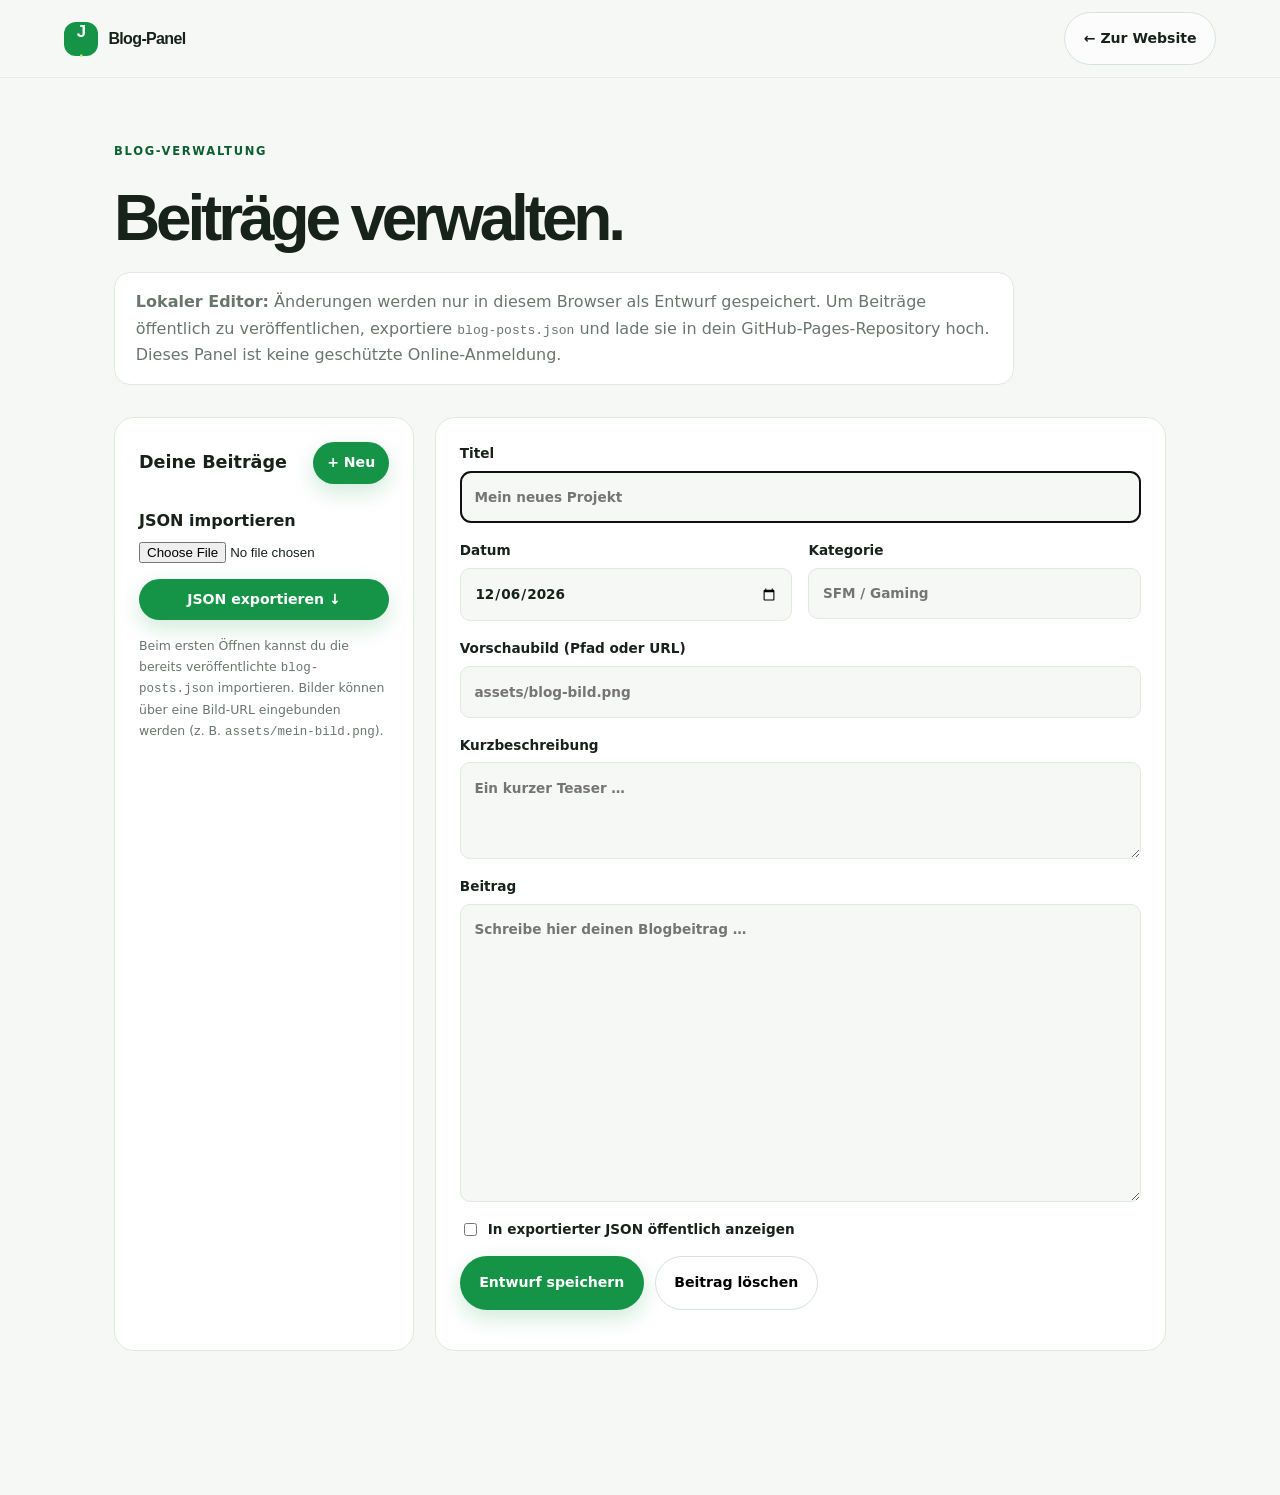
==== admin.html @ d4d3d2cc "AI Whip abusing #1" ====
<!DOCTYPE html>
<html lang="de"><head><meta charset="UTF-8"><meta name="viewport" content="width=device-width, initial-scale=1"><title>Blog-Panel – JoJo7844German</title><link rel="stylesheet" href="style.css"><link rel="stylesheet" href="admin.css"></head>
<body><header class="site-header"><a class="brand" href="index.html#blog"><span class="brand-mark">J<span>.</span></span><span>Blog-Panel</span></a><a class="button button-secondary" href="index.html#blog">← Zur Website</a></header>
<main class="admin-shell"><div class="section-kicker">BLOG-VERWALTUNG</div><h1>Beiträge verwalten.</h1><p class="admin-notice"><strong>Lokaler Editor:</strong> Änderungen werden nur in diesem Browser als Entwurf gespeichert. Um Beiträge öffentlich zu veröffentlichen, exportiere <code>blog-posts.json</code> und lade sie in dein GitHub-Pages-Repository hoch. Dieses Panel ist keine geschützte Online-Anmeldung.</p>
<div class="admin-layout"><aside class="admin-list"><div class="admin-list-head"><h2>Deine Beiträge</h2><button id="new-post" type="button" class="button button-primary">+ Neu</button></div><div id="post-list"></div><label class="import-label">JSON importieren<input id="import-file" type="file" accept=".json,application/json"></label><button id="export-posts" type="button" class="button button-primary export-button">JSON exportieren ↓</button><p class="admin-help">Beim ersten Öffnen kannst du die bereits veröffentlichte <code>blog-posts.json</code> importieren. Bilder können über eine Bild-URL eingebunden werden (z. B. <code>assets/mein-bild.png</code>).</p></aside>
<form id="post-form" class="admin-editor"><label>Titel<input id="post-title" required maxlength="160" placeholder="Mein neues Projekt"></label><div class="admin-two"><label>Datum<input id="post-date" type="date" required></label><label>Kategorie<input id="post-category" maxlength="50" placeholder="SFM / Gaming"></label></div><label>Vorschaubild (Pfad oder URL)<input id="post-image" placeholder="assets/blog-bild.png"></label><label>Kurzbeschreibung<textarea id="post-excerpt" rows="3" maxlength="400" placeholder="Ein kurzer Teaser …"></textarea></label><label>Beitrag<textarea id="post-body" rows="12" required placeholder="Schreibe hier deinen Blogbeitrag …"></textarea></label><label class="publish-check"><input id="post-published" type="checkbox"> In exportierter JSON öffentlich anzeigen</label><div class="admin-actions"><button class="button button-primary" type="submit">Entwurf speichern</button><button class="button button-secondary" id="delete-post" type="button">Beitrag löschen</button></div><p id="admin-status" role="status"></p></form></div></main><script src="admin.js"></script></body></html>
---- style.css ----
:root {
  color-scheme: light;
  --bg: #f6f8f5;
  --paper: #ffffff;
  --ink: #17221b;
  --muted: #69766e;
  --line: #e1e9e1;
  --green: #159447;
  --green-dark: #0c6030;
  --lime: #c8f36a;
  --purple: #7357d9;
  --radius: 22px;
  --shadow: 0 18px 50px rgba(26, 61, 37, .09);
}
* { box-sizing: border-box; }
html { scroll-behavior: smooth; scroll-padding-top: 88px; }
body { margin: 0; background: var(--bg); color: var(--ink); font-family: "DM Sans", system-ui, sans-serif; line-height: 1.65; overflow-x: hidden; }
a { color: inherit; text-decoration: none; }
button { font: inherit; }
::selection { background: var(--lime); color: var(--ink); }
.scroll-progress { position: fixed; z-index: 99; top: 0; left: 0; width: 0; height: 3px; background: linear-gradient(90deg, var(--green), var(--lime), var(--purple)); }
.site-header { height: 78px; padding: 0 max(5vw, calc((100vw - 1200px)/2)); display: flex; align-items: center; justify-content: space-between; gap: 2rem; background: rgba(246,248,245,.88); backdrop-filter: blur(18px); border-bottom: 1px solid rgba(225,233,225,.75); position: sticky; top: 0; z-index: 50; }
.brand { display: inline-flex; align-items: center; gap: .65rem; font: 700 1rem "Space Grotesk", sans-serif; white-space: nowrap; letter-spacing: -.04em; }
.brand-mark { display: grid; place-items: center; width: 34px; height: 34px; border-radius: 12px; color: white; background: var(--green); font-size: 1.05rem; }
.brand-mark span { color: var(--lime); display: inline; }
.brand-accent { color: var(--green); }
.main-nav { display: flex; align-items: center; gap: .35rem; }
.nav-link { color: var(--muted); font-size: .86rem; padding: .55rem .8rem; border-radius: 999px; transition: color .2s, background .2s; }
.nav-link:hover, .nav-link.active { color: var(--green-dark); background: #e8f4e8; }
.header-contact { font-size: .85rem; font-weight: 700; color: white; background: var(--ink); border-radius: 999px; padding: .65rem 1rem; transition: transform .2s, background .2s; }
.header-contact:hover { transform: translateY(-2px); background: var(--green-dark); }
.header-contact span { margin-left: .5rem; color: var(--lime); }
.menu-toggle { display: none; }
.section-shell { max-width: 1200px; padding-left: 5vw; padding-right: 5vw; margin: 0 auto; }
.hero { min-height: 650px; display: grid; grid-template-columns: 1.08fr .92fr; align-items: center; gap: 3rem; padding-top: 4.2rem; padding-bottom: 5.5rem; position: relative; }
.hero-copy { position: relative; z-index: 2; }
.eyebrow, .section-kicker { font-size: .72rem; font-weight: 700; letter-spacing: .15em; color: var(--green-dark); }
.eyebrow { display: inline-flex; align-items: center; gap: .65rem; background: #e8f4e8; border: 1px solid #d6e9d6; padding: .5rem .85rem; border-radius: 999px; }
.status-dot, .tag-pulse { display: inline-block; width: 7px; height: 7px; background: #2cbf62; border-radius: 50%; box-shadow: 0 0 0 4px rgba(44,191,98,.13); }
h1, h2, h3, p { margin-top: 0; }
h1, .section-title { font-family: "Space Grotesk", sans-serif; letter-spacing: -.065em; line-height: 1.05; }
h1 { font-size: clamp(3.2rem, 6.3vw, 5.65rem); margin: 1.5rem 0 1.25rem; }
.gradient-text { color: var(--green); background: linear-gradient(100deg, #087b38 0%, #27a85b 52%, #7158d5 110%); -webkit-background-clip: text; background-clip: text; -webkit-text-fill-color: transparent; }
.hero-lead { max-width: 560px; color: var(--muted); font-size: 1.08rem; line-height: 1.85; }
.hero-actions { display: flex; flex-wrap: wrap; gap: .8rem; margin: 1.8rem 0 1.6rem; }
.button { display: inline-flex; align-items: center; justify-content: center; gap: 1rem; border: 1px solid transparent; padding: .88rem 1.15rem; border-radius: 999px; font-size: .88rem; font-weight: 700; transition: transform .22s, box-shadow .22s, background .22s; }
.button:hover { transform: translateY(-3px); }
.button-primary { background: var(--green); color: white; box-shadow: 0 8px 22px rgba(21,148,71,.2); }
.button-primary:hover { background: var(--green-dark); box-shadow: 0 12px 28px rgba(21,148,71,.25); }
.button-primary span { color: var(--lime); font-size: 1.15rem; }
.button-secondary { border-color: #d6e1d7; background: rgba(255,255,255,.65); }
.button-secondary:hover { background: white; box-shadow: var(--shadow); }
.hero-meta { display: flex; align-items: center; gap: .85rem; color: var(--muted); font-size: .8rem; }
.hero-meta i { width: 4px; height: 4px; border-radius: 50%; background: #a8b8aa; }
.hero-visual { min-height: 440px; position: relative; display: grid; place-items: center; isolation: isolate; }
.avatar-frame { width: min(100%, 405px); aspect-ratio: 1; border-radius: 48% 48% 43% 43%; overflow: hidden; position: relative; z-index: 1; transform: rotate(2deg); border: 10px solid white; box-shadow: 0 25px 65px rgba(35,64,42,.18); animation: float 6s ease-in-out infinite; }
.avatar-frame img { width: 100%; height: 100%; display: block; object-fit: cover; object-position: center; }
.visual-orbit { position: absolute; border: 1px solid #c9dfc8; border-radius: 50%; z-index: -1; }
.orbit-one { width: 450px; height: 450px; animation: orbit 28s linear infinite; }
.orbit-two { width: 510px; height: 510px; border-style: dashed; opacity: .65; animation: orbit 40s linear infinite reverse; }
.floating-tag { position: absolute; z-index: 3; background: white; border: 1px solid var(--line); box-shadow: var(--shadow); padding: .7rem 1rem; border-radius: 14px; font-size: .76rem; font-weight: 700; }
.tag-top { top: 48px; right: -5px; transform: rotate(4deg); }
.tag-icon { color: var(--green); margin-right: .45rem; }
.tag-bottom { bottom: 42px; left: -12px; display: flex; align-items: center; gap: .65rem; transform: rotate(-3deg); }
.spark { position: absolute; color: var(--green); font-size: 2.2rem; }
.spark-one { right: 6%; bottom: 20%; animation: twinkle 3s ease-in-out infinite; }
.spark-two { top: 13%; left: 5%; color: var(--purple); font-size: 1.5rem; animation: twinkle 4s ease-in-out infinite reverse; }
.scroll-cue { position: absolute; bottom: 1.4rem; left: 5vw; display: flex; align-items: center; gap: .75rem; font-size: .64rem; letter-spacing: .15em; font-weight: 700; color: #859188; }
.scroll-line { width: 36px; height: 1px; background: var(--green); }
.about-section { padding-top: 6.5rem; padding-bottom: 7rem; border-top: 1px solid var(--line); }
.about-grid { display: grid; grid-template-columns: 1fr 1fr; gap: 8%; align-items: start; margin-top: 1.4rem; }
.section-title { font-size: clamp(2.5rem, 4.8vw, 4.1rem); margin: .6rem 0 1rem; }
.outline-text { color: transparent; -webkit-text-stroke: 1.5px var(--green); }
.about-copy { padding-top: .4rem; max-width: 530px; }
.about-copy p { color: var(--muted); }
.about-copy .large-copy { font-size: 1.25rem; line-height: 1.7; color: var(--ink); }
.about-copy strong { color: var(--green-dark); }
.signature { margin-top: 1.7rem; font-family: "Space Grotesk", sans-serif; font-weight: 700; }
.signature span { color: var(--green); font-size: 1.3rem; margin-left: .3rem; }
.projects-section { padding-top: 1rem; padding-bottom: 7rem; }
.section-heading { display: flex; align-items: end; justify-content: space-between; gap: 2rem; margin-bottom: 2rem; }
.section-heading .section-title { margin-bottom: 0; }
.section-heading > p { max-width: 330px; color: var(--muted); margin-bottom: .25rem; }
.filter-tabs { display: flex; gap: .5rem; flex-wrap: wrap; margin-bottom: 1.4rem; }
.filter-tab { border: 1px solid #dce5dc; background: transparent; color: var(--muted); border-radius: 999px; padding: .55rem .85rem; cursor: pointer; font-size: .8rem; transition: all .2s; }
.filter-tab span { font-size: .65rem; margin-left: .35rem; opacity: .65; }
.filter-tab:hover, .filter-tab.active { color: white; background: var(--ink); border-color: var(--ink); }
.project-grid { display: grid; grid-template-columns: 1.2fr 1fr 1fr; gap: 1rem; align-items: stretch; }
.project-card { border: 1px solid var(--line); background: var(--paper); border-radius: var(--radius); overflow: hidden; min-width: 0; transition: transform .3s, box-shadow .3s, opacity .25s; }
.project-card:hover { transform: translateY(-6px); box-shadow: var(--shadow); }
.project-card.is-hidden { display: none; }
.project-image { position: relative; aspect-ratio: 1.36; background: #e6e9e5; overflow: hidden; }
.project-image img { width: 100%; height: 100%; object-fit: cover; display: block; transition: transform .6s; }
.project-card:hover .project-image img { transform: scale(1.045); }
.project-badge { position: absolute; left: .8rem; top: .8rem; background: #fff; border-radius: 999px; padding: .45rem .65rem; font-size: .6rem; font-weight: 700; letter-spacing: .06em; display: inline-flex; align-items: center; gap: .5rem; }
.project-badge .status-dot { width: 6px; height: 6px; }
.image-number { position: absolute; right: .8rem; bottom: .7rem; color: white; font-size: .65rem; font-weight: 700; text-shadow: 0 1px 5px #000; }
.project-placeholder { aspect-ratio: 1.36; display: flex; position: relative; overflow: hidden; align-items: center; justify-content: center; flex-direction: column; gap: .5rem; }
.dev-placeholder { background: #e6f0e4; }
.gaming-placeholder { background: #eeebfa; }
.placeholder-symbol { font-size: 4rem; color: var(--green); font-family: "Space Grotesk", sans-serif; z-index: 1; }
.placeholder-label { letter-spacing: .18em; font-size: .62rem; font-weight: 700; color: var(--muted); z-index: 1; }
.placeholder-orbit { width: 180px; height: 180px; border: 1px dashed #a7c9a8; border-radius: 50%; position: absolute; animation: orbit 18s linear infinite; }
.game-emoji { font-size: 3.5rem; z-index: 1; filter: drop-shadow(0 10px 10px #c4bee8); animation: float 4s ease-in-out infinite; }
.game-lines { position: absolute; width: 240px; height: 240px; border: 1px solid #d4ccef; border-radius: 38%; transform: rotate(35deg); }
.project-info { padding: 1.2rem; }
.project-info > div { display: flex; align-items: start; justify-content: space-between; gap: .5rem; }
.project-type { color: var(--green-dark); font-size: .62rem; font-weight: 700; letter-spacing: .1em; }
.project-info h3 { font: 700 1.22rem "Space Grotesk", sans-serif; margin: .3rem 0 .55rem; letter-spacing: -.035em; }
.project-info p { color: var(--muted); font-size: .83rem; line-height: 1.7; margin-bottom: .7rem; }
.project-arrow { color: var(--green); font-size: 1.15rem; }
.coming-soon { font-size: .7rem; color: var(--muted); border: 1px solid var(--line); border-radius: 999px; padding: .28rem .55rem; }
.text-link { color: var(--green-dark); font-weight: 700; font-size: .78rem; }
.steam-callout { display: flex; align-items: center; gap: 1rem; padding: 1.2rem 1.4rem; border: 1px solid var(--line); border-radius: var(--radius); background: rgba(255,255,255,.55); margin-top: 1rem; }
.steam-icon { flex: 0 0 46px; height: 46px; border-radius: 14px; background: #e7f4e7; color: var(--green); display: grid; place-items: center; font-size: 1.4rem; }
.steam-callout > div:nth-child(2) { flex: 1; }
.steam-callout h3 { margin: .15rem 0; font: 700 1.1rem "Space Grotesk", sans-serif; }
.steam-callout p { color: var(--muted); margin: 0; font-size: .8rem; }
.channels-section { background: #edf3eb; border-top: 1px solid #e1e9df; border-bottom: 1px solid #e1e9df; padding: 6.5rem 0 7rem; }
.channel-grid { display: grid; grid-template-columns: repeat(3, 1fr); gap: 1rem; }
.channel-card { display: flex; flex-direction: column; align-items: flex-start; min-height: 245px; padding: 1.35rem; background: rgba(255,255,255,.8); border: 1px solid #dce7db; border-radius: var(--radius); transition: transform .25s, box-shadow .25s, background .25s; }
.channel-card:hover { transform: translateY(-5px); background: white; box-shadow: var(--shadow); }
.channel-icon { width: 42px; height: 42px; display: grid; place-items: center; color: white; border-radius: 14px; margin-bottom: 1.2rem; font-size: 1rem; }
.youtube { background: #e34d48; }
.twitch { background: #7654d8; }
.channel-label { color: var(--muted); font-size: .6rem; font-weight: 700; letter-spacing: .12em; }
.channel-card h3 { font: 700 1.25rem "Space Grotesk", sans-serif; margin: .3rem 0; }
.channel-card p { color: var(--muted); font-size: .83rem; margin-bottom: 1.2rem; }
.channel-link { margin-top: auto; font-size: .78rem; font-weight: 700; color: var(--green-dark); width: 100%; display: flex; justify-content: space-between; }
.channel-link b { font-size: 1rem; }
.community-section { padding-top: 7rem; padding-bottom: 7rem; }
.community-panel { position: relative; overflow: hidden; padding: clamp(2rem, 6vw, 5rem); border-radius: 32px; color: white; background: #17281d; }
.community-panel .section-kicker { color: var(--lime); }
.community-panel .section-title { font-size: clamp(2.8rem, 5vw, 4.5rem); margin: 1.2rem 0; }
.community-panel .gradient-text { background: linear-gradient(90deg, var(--lime), #80e6a4); -webkit-background-clip: text; background-clip: text; }
.community-panel > p { max-width: 440px; color: #c0cfc2; }
.community-decoration { position: absolute; top: -65px; right: 7%; color: rgba(200,243,106,.12); font-size: 18rem; line-height: 1; pointer-events: none; animation: orbit 50s linear infinite; }
.social-links { display: flex; flex-wrap: wrap; gap: .6rem; margin: 1.6rem 0 2rem; position: relative; z-index: 1; }
.social-links a { display: inline-flex; align-items: center; gap: 1rem; padding: .6rem .85rem; border: 1px solid #405746; border-radius: 999px; font-size: .8rem; transition: background .2s, border .2s; }
.social-links a:hover { background: #2a4532; border-color: #719778; }
.social-links a span { color: var(--lime); }
.email-button { background: var(--lime); color: #17281d; box-shadow: none; }
.email-button:hover { background: white; }
.email-button span { color: var(--green-dark); }
.site-footer { max-width: 1200px; padding: 1.5rem 5vw 2rem; margin: 0 auto; border-top: 1px solid var(--line); display: flex; align-items: center; justify-content: space-between; gap: 1rem; color: var(--muted); font-size: .75rem; }
.footer-brand { color: var(--ink); }
.footer-brand .brand-mark { width: 28px; height: 28px; border-radius: 9px; font-size: .9rem; }
.back-top { color: var(--green-dark); font-weight: 700; }
.reveal { opacity: 0; transform: translateY(22px); transition: opacity .7s ease, transform .7s cubic-bezier(.2,.7,.2,1); }
.reveal.visible { opacity: 1; transform: translateY(0); }
@keyframes float { 0%,100% { transform: translateY(0) rotate(2deg); } 50% { transform: translateY(-12px) rotate(0deg); } }
@keyframes orbit { to { transform: rotate(360deg); } }
@keyframes twinkle { 0%,100% { transform: scale(1) rotate(0deg); opacity: .75; } 50% { transform: scale(1.2) rotate(15deg); opacity: 1; } }
@media (prefers-reduced-motion: reduce) { *, *::before, *::after { scroll-behavior: auto !important; animation-duration: .01ms !important; animation-iteration-count: 1 !important; transition-duration: .01ms !important; } .reveal { opacity: 1; transform: none; } }
@media (max-width: 900px) {
  .site-header { padding: 0 4vw; gap: 1rem; }
  .main-nav { gap: 0; }
  .nav-link { padding: .5rem .55rem; font-size: .78rem; }
  .header-contact { padding: .6rem .8rem; }
  .hero { gap: 1rem; min-height: 590px; }
  .avatar-frame { width: min(100%, 340px); }
  .orbit-one { width: 370px; height: 370px; }
  .orbit-two { width: 420px; height: 420px; }
  .project-grid { grid-template-columns: repeat(2, 1fr); }
  .project-feature { grid-column: span 2; }
  .project-feature .project-image { aspect-ratio: 2.1; }
}
@media (max-width: 680px) {
  .site-header { height: 68px; }
  .brand { font-size: .9rem; }
  .header-contact { margin-left: auto; font-size: .76rem; }
  .menu-toggle { width: 38px; height: 38px; display: flex; flex-direction: column; gap: 5px; align-items: center; justify-content: center; border: 1px solid var(--line); border-radius: 50%; background: white; cursor: pointer; order: 3; }
  .menu-toggle span { width: 15px; height: 2px; background: var(--ink); border-radius: 2px; transition: transform .2s; }
  .menu-toggle[aria-expanded="true"] span:first-child { transform: translateY(3.5px) rotate(45deg); }
  .menu-toggle[aria-expanded="true"] span:last-child { transform: translateY(-3.5px) rotate(-45deg); }
  .main-nav { display: none; position: absolute; top: 67px; left: 0; right: 0; background: var(--paper); padding: .8rem 5vw 1rem; border-bottom: 1px solid var(--line); box-shadow: var(--shadow); flex-direction: column; align-items: stretch; }
  .main-nav.open { display: flex; }
  .nav-link { padding: .75rem .85rem; font-size: .9rem; }
  .hero { grid-template-columns: 1fr; padding-top: 4rem; padding-bottom: 5rem; gap: 1.5rem; }
  h1 { font-size: clamp(3rem, 12vw, 4.5rem); }
  .hero-lead { font-size: 1rem; }
  .hero-visual { min-height: 340px; margin: .5rem 0 1rem; }
  .avatar-frame { width: min(78%, 310px); }
  .orbit-one { width: 320px; height: 320px; }
  .orbit-two { width: 355px; height: 355px; }
  .tag-top { right: 0; top: 24px; }
  .tag-bottom { left: 0; bottom: 20px; }
  .scroll-cue { bottom: 1rem; }
  .about-section { padding-top: 4rem; padding-bottom: 4.5rem; }
  .about-grid { grid-template-columns: 1fr; gap: 1rem; }
  .section-title { font-size: clamp(2.6rem, 10vw, 3.5rem); }
  .projects-section, .channels-section { padding-top: 4rem; padding-bottom: 4.5rem; }
  .section-heading { display: block; }
  .section-heading > p { margin-top: 1rem; }
  .project-grid { grid-template-columns: 1fr; }
  .project-feature { grid-column: auto; }
  .project-feature .project-image, .project-image, .project-placeholder { aspect-ratio: 1.5; }
  .steam-callout { flex-wrap: wrap; }
  .steam-callout .button { width: 100%; }
  .channel-grid { grid-template-columns: 1fr; }
  .channel-card { min-height: 220px; }
  .community-section { padding-top: 4rem; padding-bottom: 4rem; }
  .community-panel { border-radius: 24px; }
  .community-decoration { font-size: 11rem; right: -4%; top: -15px; }
  .email-button { font-size: .76rem; gap: .5rem; }
  .site-footer { flex-wrap: wrap; }
  .footer-brand { width: 100%; }
}


/* DAY / NIGHT SWITCH */
.theme-toggle {
  flex: 0 0 auto; width: 42px; height: 42px; display: inline-flex;
  align-items: center; justify-content: center; border-radius: 50%;
  border: 1px solid var(--line); background: var(--paper); color: var(--ink);
  cursor: pointer; font-size: 1.35rem; transition: transform .2s, background .2s, border-color .2s;
}
.theme-toggle:hover { transform: rotate(15deg) scale(1.06); }
.theme-toggle:focus-visible { outline: 3px solid var(--green); outline-offset: 3px; }
.theme-moon { display: none; }
:root[data-theme="dark"] .theme-sun { display: none; }
:root[data-theme="dark"] .theme-moon { display: inline; }
:root[data-theme="dark"] {
  color-scheme: dark;
  --bg: #10151a;
  --paper: #1a2429;
  --ink: #edf5ef;
  --muted: #acbdb6;
  --line: #34433f;
  --green: #48d783;
  --green-dark: #75e6a0;
  --lime: #c8f36a;
  --purple: #b6a2ff;
  --shadow: 0 18px 50px rgba(0,0,0,.32);
}
:root[data-theme="dark"] body { background: var(--bg); color: var(--ink); }
:root[data-theme="dark"] .site-header { background: rgba(16,21,26,.9); border-bottom-color: var(--line); }
:root[data-theme="dark"] .nav-link:hover,
:root[data-theme="dark"] .nav-link.active { background: #243b30; color: #9cf0bb; }
:root[data-theme="dark"] .header-contact { background: #e0f4e5; color: #14231b; }
:root[data-theme="dark"] .header-contact span { color: #197942; }
:root[data-theme="dark"] .header-contact:hover { background: var(--lime); }
:root[data-theme="dark"] .eyebrow { background: #1c3528; border-color: #31573c; color: #a7f1bf; }
:root[data-theme="dark"] .gradient-text {
  background: linear-gradient(100deg, #67f29a, #43cda2 55%, #b6a2ff);
  -webkit-background-clip: text; background-clip: text;
}
:root[data-theme="dark"] .hero-meta i { background: #64766d; }
:root[data-theme="dark"] .avatar-frame { border-color: #30423a; box-shadow: 0 25px 65px rgba(0,0,0,.42); }
:root[data-theme="dark"] .visual-orbit { border-color: #375e49; }
:root[data-theme="dark"] .floating-tag { background: #23352d; border-color: #46624e; color: #eaf7ed; }
:root[data-theme="dark"] .scroll-cue { color: #b4c5b9; }
:root[data-theme="dark"] .about-section { border-color: var(--line); }
:root[data-theme="dark"] .about-copy .large-copy { color: var(--ink); }
:root[data-theme="dark"] .outline-text { -webkit-text-stroke-color: var(--green); }
:root[data-theme="dark"] .button-secondary { background: #24312c; border-color: #486354; color: var(--ink); }
:root[data-theme="dark"] .button-secondary:hover { background: #30443a; }
:root[data-theme="dark"] .filter-tab { border-color: #45574b; color: #c3d3c7; }
:root[data-theme="dark"] .filter-tab:hover,
:root[data-theme="dark"] .filter-tab.active { background: #d3f4d9; border-color: #d3f4d9; color: #14251a; }
:root[data-theme="dark"] .project-card { background: var(--paper); border-color: var(--line); }
:root[data-theme="dark"] .project-image { background: #25312e; }
:root[data-theme="dark"] .project-badge { background: #20372b; color: #e4f7e9; }
:root[data-theme="dark"] .dev-placeholder { background: #213b32; }
:root[data-theme="dark"] .gaming-placeholder { background: #302a46; }
:root[data-theme="dark"] .placeholder-orbit { border-color: #53735d; }
:root[data-theme="dark"] .game-lines { border-color: #60547c; }
:root[data-theme="dark"] .coming-soon { border-color: var(--line); }
:root[data-theme="dark"] .steam-callout { background: #1a2523; border-color: var(--line); }
:root[data-theme="dark"] .steam-icon { background: #2a4834; }
:root[data-theme="dark"] .channels-section { background: #17231f; border-color: var(--line); }
:root[data-theme="dark"] .channel-card { background: #202e29; border-color: #3b5044; }
:root[data-theme="dark"] .channel-card:hover { background: #283b31; }
:root[data-theme="dark"] .community-panel { background: #20372d; border: 1px solid #42604b; }
:root[data-theme="dark"] .community-panel > p { color: #c9dccc; }
:root[data-theme="dark"] .social-links a { border-color: #607b65; }
:root[data-theme="dark"] .social-links a:hover { background: #36543e; }
:root[data-theme="dark"] .email-button { background: var(--lime); color: #17281d; }
:root[data-theme="dark"] .email-button:hover { background: #fff; }
:root[data-theme="dark"] .site-footer { border-color: var(--line); }
:root[data-theme="dark"] .footer-brand { color: var(--ink); }
@media (max-width: 680px) {
  .theme-toggle { width: 36px; height: 36px; font-size: 1.1rem; margin-left: auto; }
  .header-contact { margin-left: 0; }
  :root[data-theme="dark"] .menu-toggle { background: #26372f; border-color: #4d6354; }
  :root[data-theme="dark"] .menu-toggle span { background: #ecf5ee; }
  :root[data-theme="dark"] .main-nav { background: #19251f; border-color: var(--line); }
}

/* Blog: matching project cards */
.blog-section { padding-top: 1rem; padding-bottom: 7rem; }
.blog-grid { display:grid; grid-template-columns:repeat(3,minmax(0,1fr)); gap:1rem; }
.blog-card { background:var(--paper); border:1px solid var(--line); border-radius:var(--radius); overflow:hidden; transition:transform .25s,box-shadow .25s; }
.blog-card:hover { transform:translateY(-5px); box-shadow:var(--shadow); }
.blog-cover { width:100%; aspect-ratio:1.55; display:grid; place-items:center; background:linear-gradient(135deg,#d9efdf,#e6e0fa); color:#24683b; font-size:3rem; overflow:hidden; }
.blog-cover img { width:100%; height:100%; object-fit:cover; }
.blog-content { padding:1.3rem; }
.blog-meta { color:var(--green-dark); font-size:.7rem; font-weight:700; letter-spacing:.06em; }
.blog-content h3 { font:700 1.3rem 'Space Grotesk',sans-serif; margin:.5rem 0; }
.blog-content p { color:var(--muted); font-size:.87rem; }
.blog-open { background:none; border:0; padding:0; color:var(--green-dark); font-weight:700; cursor:pointer; }
.blog-empty { grid-column:1/-1; color:var(--muted); padding:2rem; background:var(--paper); border:1px dashed var(--line); border-radius:var(--radius); }
.blog-reader { max-width:800px; margin:auto; }
.blog-reader[hidden], .blog-grid[hidden] { display:none; }
.blog-article { background:var(--paper); border:1px solid var(--line); padding:clamp(1.3rem,4vw,3rem); margin-top:1.5rem; border-radius:var(--radius); }
.blog-article h2 { font:700 clamp(2rem,4vw,3rem) 'Space Grotesk',sans-serif; line-height:1.2; margin:.5rem 0 1.5rem; }
.blog-article img { width:100%; max-height:420px; object-fit:cover; border-radius:16px; margin-bottom:1rem; }
.blog-body { white-space:pre-wrap; line-height:1.9; overflow-wrap:anywhere; }
:root[data-theme="dark"] .blog-cover { background:linear-gradient(135deg,#234232,#39304d); color:#9de5b3; }
@media(max-width:900px) { .blog-grid { grid-template-columns:repeat(2,minmax(0,1fr)); } }
@media(max-width:680px) { .blog-grid { grid-template-columns:1fr; } .blog-section { padding-bottom:4rem; } }
---- admin.css ----
.admin-shell{max-width:1180px;margin:4rem auto;padding:0 5vw 5rem}.admin-shell h1{font-size:clamp(2.4rem,5vw,4rem)}.admin-notice{background:var(--paper);border:1px solid var(--line);border-radius:16px;padding:1rem 1.3rem;max-width:900px;color:var(--muted)}.admin-layout{display:grid;grid-template-columns:300px minmax(0,1fr);gap:1.3rem;margin-top:2rem}.admin-list,.admin-editor{background:var(--paper);border:1px solid var(--line);border-radius:20px;padding:1.5rem}.admin-list-head{display:flex;justify-content:space-between;align-items:center;gap:.5rem}.admin-list h2{font-size:1.1rem;margin:0}.admin-list .button{padding:.5rem .8rem}.post-item{width:100%;display:block;text-align:left;border:1px solid var(--line);background:transparent;color:var(--ink);padding:.8rem;border-radius:12px;margin:.7rem 0;cursor:pointer}.post-item.active{border-color:var(--green);background:color-mix(in srgb,var(--green) 12%,transparent)}.post-item small{display:block;color:var(--muted)}.admin-editor label{display:block;font-weight:700;font-size:.85rem;margin-bottom:1rem}.admin-editor input:not([type=checkbox]),.admin-editor textarea{width:100%;display:block;margin-top:.4rem;padding:.85rem;border:1px solid var(--line);border-radius:10px;background:var(--bg);color:var(--ink);font:inherit}.admin-editor textarea{resize:vertical}.admin-two{display:grid;grid-template-columns:1fr 1fr;gap:1rem}.publish-check{display:flex!important;align-items:center;gap:.5rem}.admin-actions{display:flex;flex-wrap:wrap;gap:.7rem}.import-label{display:block;margin:1.5rem 0 1rem;font-weight:700}.import-label input{display:block;max-width:100%;margin-top:.5rem}.export-button{width:100%}.admin-help{color:var(--muted);font-size:.78rem;margin-top:1rem;overflow-wrap:anywhere}#admin-status{color:var(--green-dark);font-weight:700}@media(max-width:750px){.admin-layout{grid-template-columns:1fr}.admin-two{grid-template-columns:1fr}}
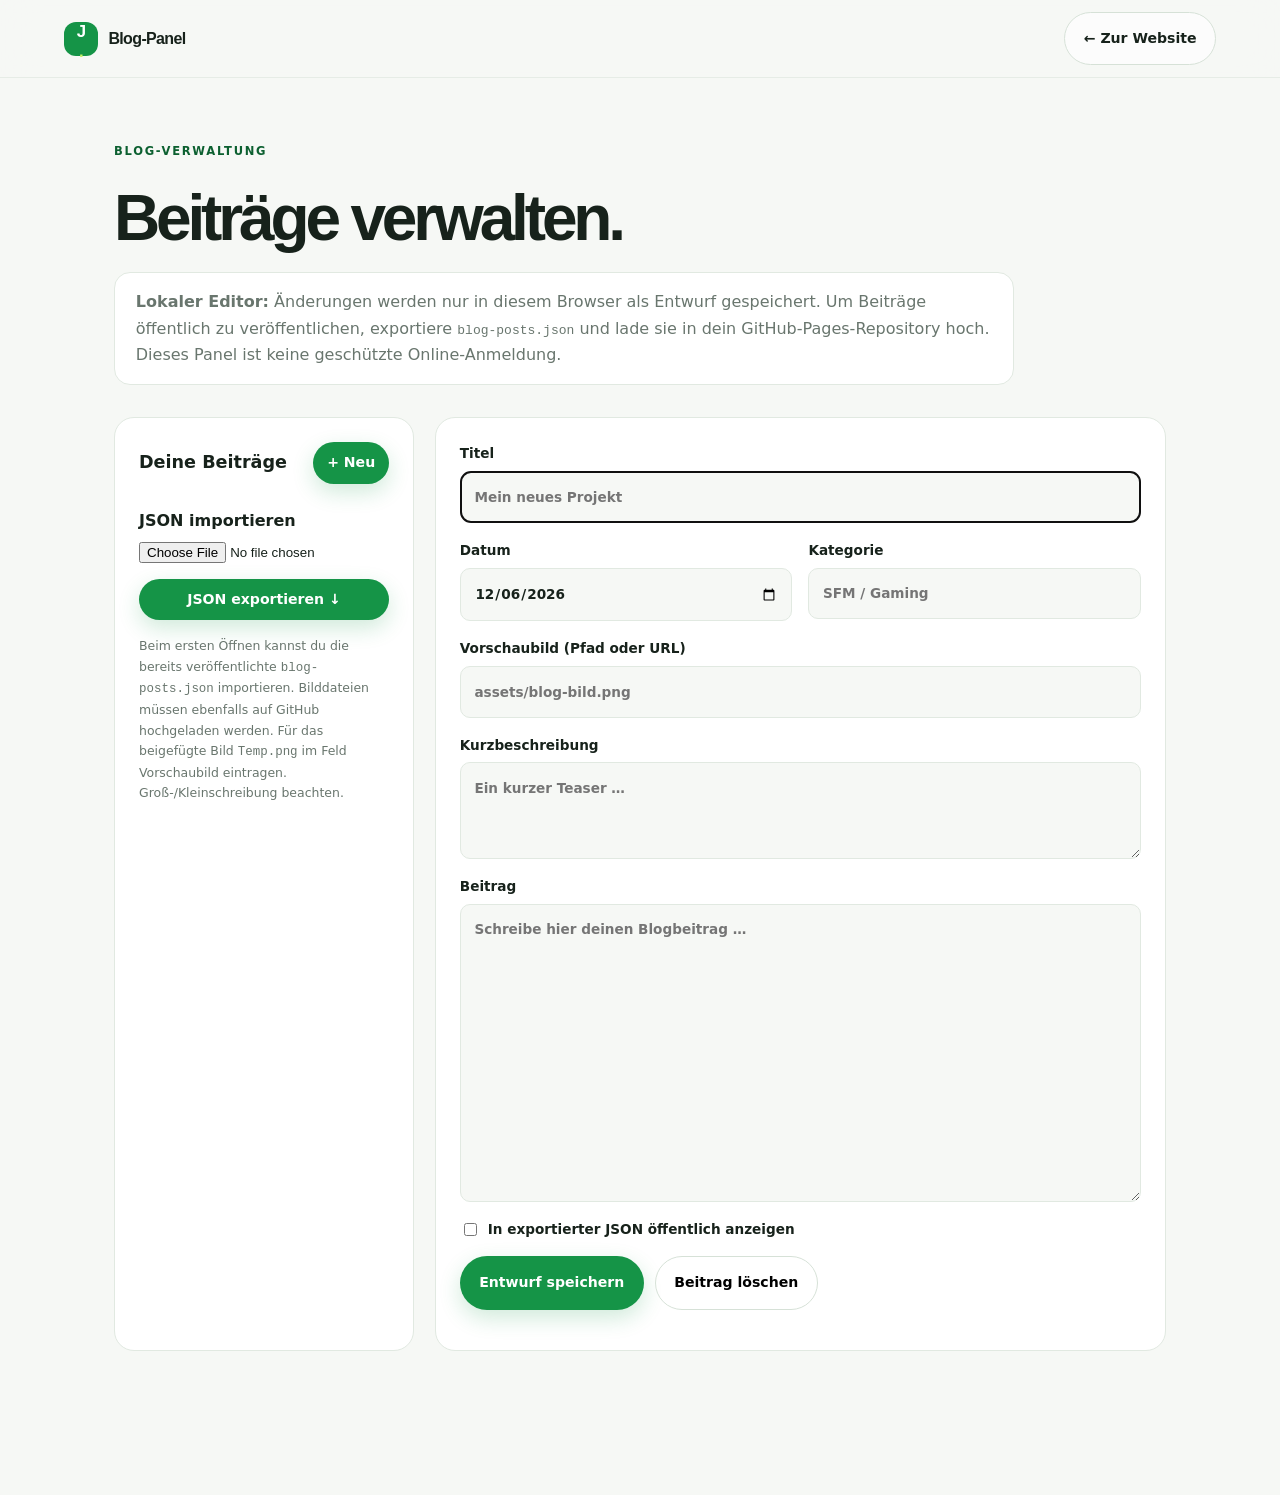
==== commit 231d54e8: "AI 2" ====
--- a/admin.html
+++ b/admin.html
@@ -2,5 +2,5 @@
 <html lang="de"><head><meta charset="UTF-8"><meta name="viewport" content="width=device-width, initial-scale=1"><title>Blog-Panel – JoJo7844German</title><link rel="stylesheet" href="style.css"><link rel="stylesheet" href="admin.css"></head>
 <body><header class="site-header"><a class="brand" href="index.html#blog"><span class="brand-mark">J<span>.</span></span><span>Blog-Panel</span></a><a class="button button-secondary" href="index.html#blog">← Zur Website</a></header>
 <main class="admin-shell"><div class="section-kicker">BLOG-VERWALTUNG</div><h1>Beiträge verwalten.</h1><p class="admin-notice"><strong>Lokaler Editor:</strong> Änderungen werden nur in diesem Browser als Entwurf gespeichert. Um Beiträge öffentlich zu veröffentlichen, exportiere <code>blog-posts.json</code> und lade sie in dein GitHub-Pages-Repository hoch. Dieses Panel ist keine geschützte Online-Anmeldung.</p>
-<div class="admin-layout"><aside class="admin-list"><div class="admin-list-head"><h2>Deine Beiträge</h2><button id="new-post" type="button" class="button button-primary">+ Neu</button></div><div id="post-list"></div><label class="import-label">JSON importieren<input id="import-file" type="file" accept=".json,application/json"></label><button id="export-posts" type="button" class="button button-primary export-button">JSON exportieren ↓</button><p class="admin-help">Beim ersten Öffnen kannst du die bereits veröffentlichte <code>blog-posts.json</code> importieren. Bilder können über eine Bild-URL eingebunden werden (z. B. <code>assets/mein-bild.png</code>).</p></aside>
+<div class="admin-layout"><aside class="admin-list"><div class="admin-list-head"><h2>Deine Beiträge</h2><button id="new-post" type="button" class="button button-primary">+ Neu</button></div><div id="post-list"></div><label class="import-label">JSON importieren<input id="import-file" type="file" accept=".json,application/json"></label><button id="export-posts" type="button" class="button button-primary export-button">JSON exportieren ↓</button><p class="admin-help">Beim ersten Öffnen kannst du die bereits veröffentlichte <code>blog-posts.json</code> importieren. Bilddateien müssen ebenfalls auf GitHub hochgeladen werden. Für das beigefügte Bild <code>Temp.png</code> im Feld Vorschaubild eintragen. Groß-/Kleinschreibung beachten.</p></aside>
 <form id="post-form" class="admin-editor"><label>Titel<input id="post-title" required maxlength="160" placeholder="Mein neues Projekt"></label><div class="admin-two"><label>Datum<input id="post-date" type="date" required></label><label>Kategorie<input id="post-category" maxlength="50" placeholder="SFM / Gaming"></label></div><label>Vorschaubild (Pfad oder URL)<input id="post-image" placeholder="assets/blog-bild.png"></label><label>Kurzbeschreibung<textarea id="post-excerpt" rows="3" maxlength="400" placeholder="Ein kurzer Teaser …"></textarea></label><label>Beitrag<textarea id="post-body" rows="12" required placeholder="Schreibe hier deinen Blogbeitrag …"></textarea></label><label class="publish-check"><input id="post-published" type="checkbox"> In exportierter JSON öffentlich anzeigen</label><div class="admin-actions"><button class="button button-primary" type="submit">Entwurf speichern</button><button class="button button-secondary" id="delete-post" type="button">Beitrag löschen</button></div><p id="admin-status" role="status"></p></form></div></main><script src="admin.js"></script></body></html>
